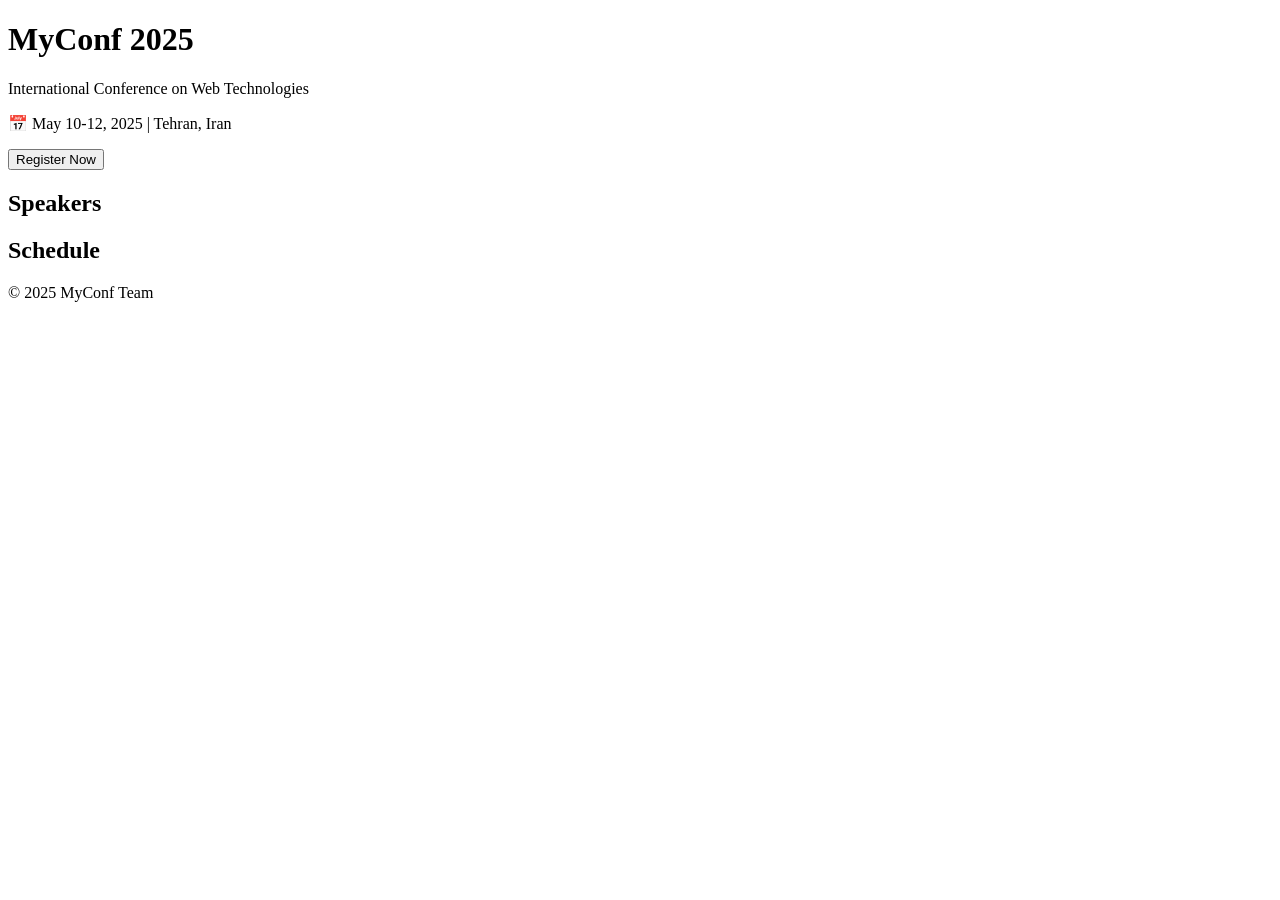
==== index.html @ 41354475 "feat: add basic HTML structure" ====
<!DOCTYPE html>
<html lang="en">
<head>
    <meta charset="UTF-8">
    <meta name="viewport" content="width=device-width, initial-scale=1.0">
    <title>My Conference 2025</title>
    <link rel="stylesheet" href="style.css">
</head>
<body>
    <header>
        <h1>MyConf 2025</h1>
        <p>International Conference on Web Technologies</p>
        <p>📅 May 10-12, 2025 | Tehran, Iran</p>
        <button id="registerBtn">Register Now</button>
    </header>
    <main>
        <section id="speakers">
            <h2>Speakers</h2>
            <div class="speaker-grid" id="speakerGrid"></div>
        </section>
        <section id="schedule">
            <h2>Schedule</h2>
            <div id="scheduleTable"></div>
        </section>
    </main>
    <footer>
        <p>&copy; 2025 MyConf Team</p>
    </footer>
    <script src="script.js"></script>
</body>
</html>
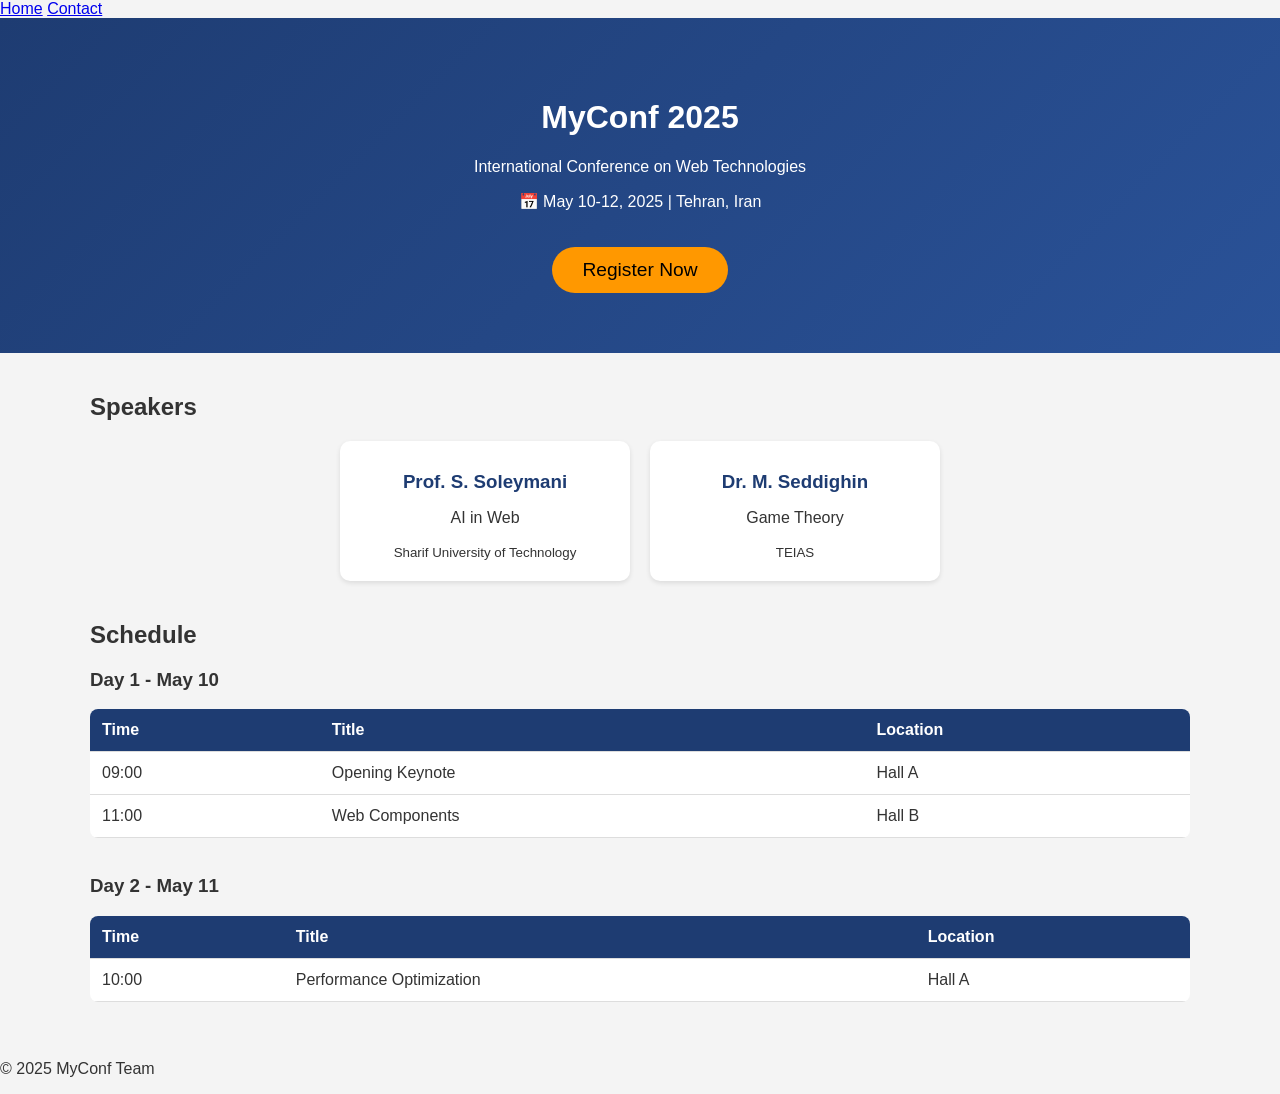
==== commit 68842610: "feat: add navigation bar to index.html" ====
--- a/index.html
+++ b/index.html
@@ -7,6 +7,10 @@
     <link rel="stylesheet" href="style.css">
 </head>
 <body>
+    <nav>
+        <a href="index.html">Home</a>
+        <a href="contact.html">Contact</a>
+    </nav>
     <header>
         <h1>MyConf 2025</h1>
         <p>International Conference on Web Technologies</p>
--- a/style.css
+++ b/style.css
@@ -0,0 +1,61 @@
+body {
+    font-family: Arial, sans-serif;
+    margin: 0;
+    padding: 0;
+    background: #f4f4f4;
+    color: #333;
+}
+header {
+    background: linear-gradient(135deg, #1e3c72, #2a5298);
+    color: white;
+    text-align: center;
+    padding: 60px 20px;
+}
+button {
+    background: #ff9800;
+    border: none;
+    padding: 12px 30px;
+    font-size: 1.2rem;
+    border-radius: 30px;
+    cursor: pointer;
+    margin-top: 20px;
+}
+section {
+    max-width: 1100px;
+    margin: 40px auto;
+    padding: 0 20px;
+}
+.speaker-grid {
+    display: flex;
+    flex-wrap: wrap;
+    gap: 20px;
+    justify-content: center;
+}
+.speaker-card {
+    background: white;
+    border-radius: 10px;
+    padding: 20px;
+    width: 250px;
+    box-shadow: 0 2px 5px rgba(0,0,0,0.1);
+    text-align: center;
+}
+.speaker-card h3 {
+    margin: 10px 0;
+    color: #1e3c72;
+}
+table {
+    width: 100%;
+    border-collapse: collapse;
+    background: white;
+    border-radius: 8px;
+    overflow: hidden;
+}
+th, td {
+    padding: 12px;
+    text-align: left;
+    border-bottom: 1px solid #ddd;
+}
+th {
+    background: #1e3c72;
+    color: white;
+}
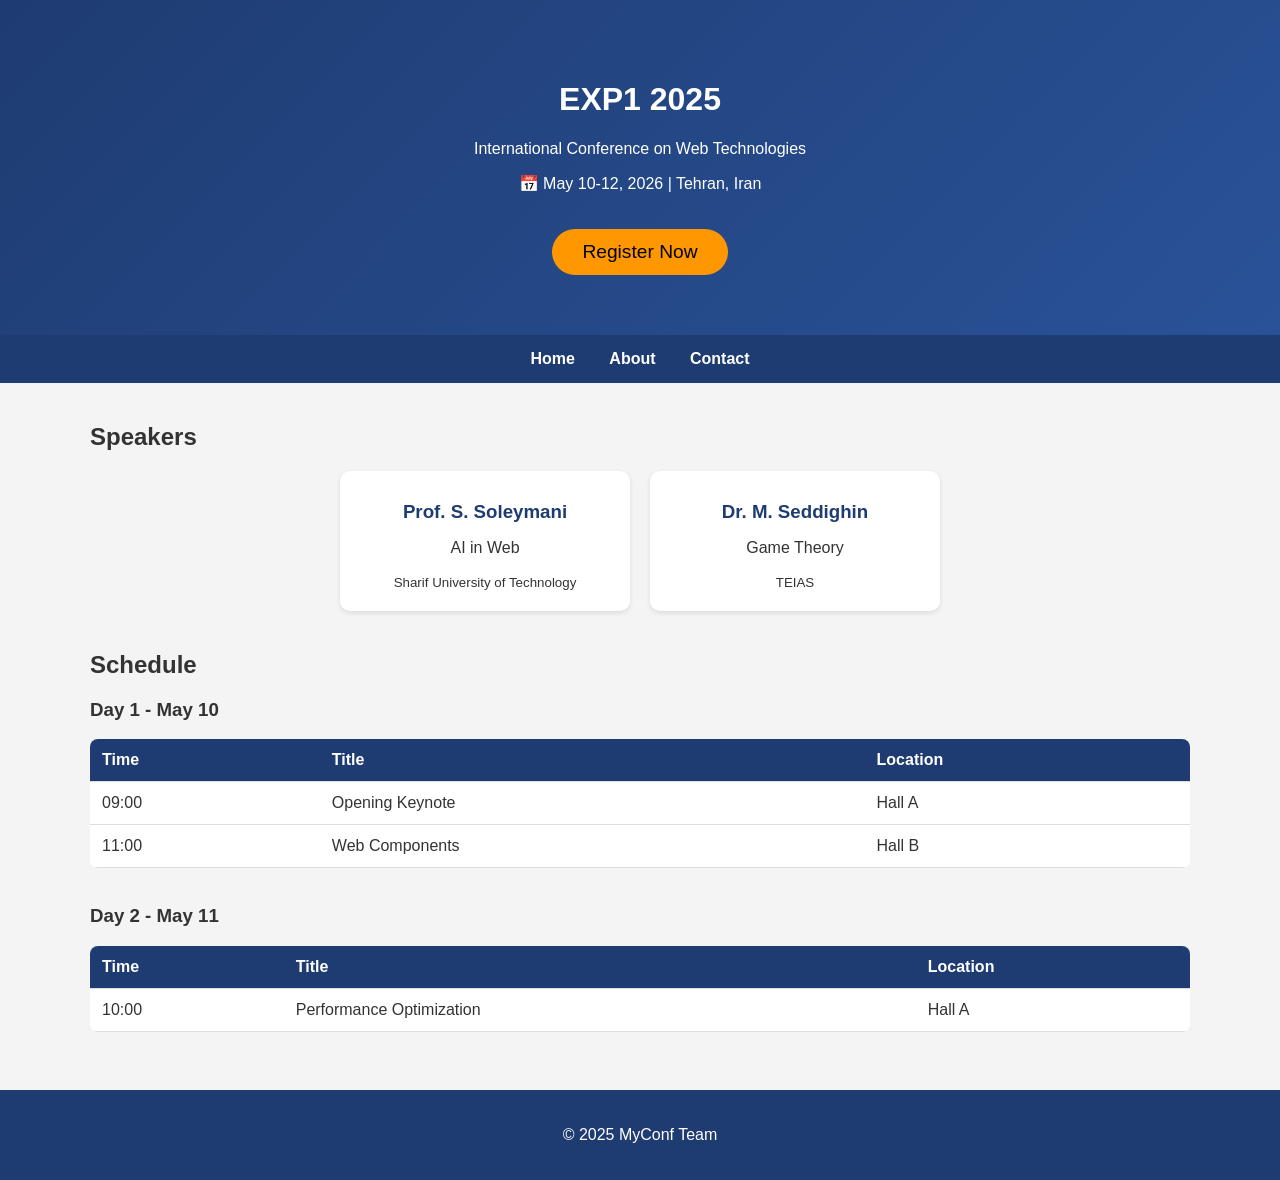
==== commit b49c83ad: "feat: add about link to navigation" ====
--- a/index.html
+++ b/index.html
@@ -7,16 +7,17 @@
     <link rel="stylesheet" href="style.css">
 </head>
 <body>
-    <nav>
+    <header>
+        <h1>EXP1 2025</h1>
+        <p>International Conference on Web Technologies</p>
+        <p>📅 May 10-12, 2026 | Tehran, Iran</p>
+        <button id="registerBtn">Register Now</button>
+    </header>
+     <nav>
         <a href="index.html">Home</a>
+        <a href="about.html">About</a>
         <a href="contact.html">Contact</a>
     </nav>
-    <header>
-        <h1>MyConf 2025</h1>
-        <p>International Conference on Web Technologies</p>
-        <p>📅 May 10-12, 2025 | Tehran, Iran</p>
-        <button id="registerBtn">Register Now</button>
-    </header>
     <main>
         <section id="speakers">
             <h2>Speakers</h2>
--- a/style.css
+++ b/style.css
@@ -59,3 +59,50 @@
     background: #1e3c72;
     color: white;
 }
+
+/* navigation */
+nav {
+    background: #1e3c72;
+    padding: 15px;
+    text-align: center;
+}
+nav a {
+    color: white;
+    margin: 0 15px;
+    text-decoration: none;
+    font-weight: bold;
+}
+nav a:hover {
+    text-decoration: underline;
+}
+/* page container for about/contact */
+.page-container {
+    max-width: 800px;
+    margin: 40px auto;
+    padding: 20px;
+    background: white;
+    border-radius: 8px;
+    box-shadow: 0 2px 5px rgba(0,0,0,0.1);
+}
+form input, form textarea {
+    width: 100%;
+    padding: 10px;
+    margin: 10px 0;
+    border: 1px solid #ddd;
+    border-radius: 5px;
+}
+form button {
+    background: #1e3c72;
+    color: white;
+    border: none;
+    padding: 10px 20px;
+    border-radius: 5px;
+    cursor: pointer;
+}
+footer {
+    text-align: center;
+    padding: 20px;
+    background: #1e3c72;
+    color: white;
+    margin-top: 40px;
+}
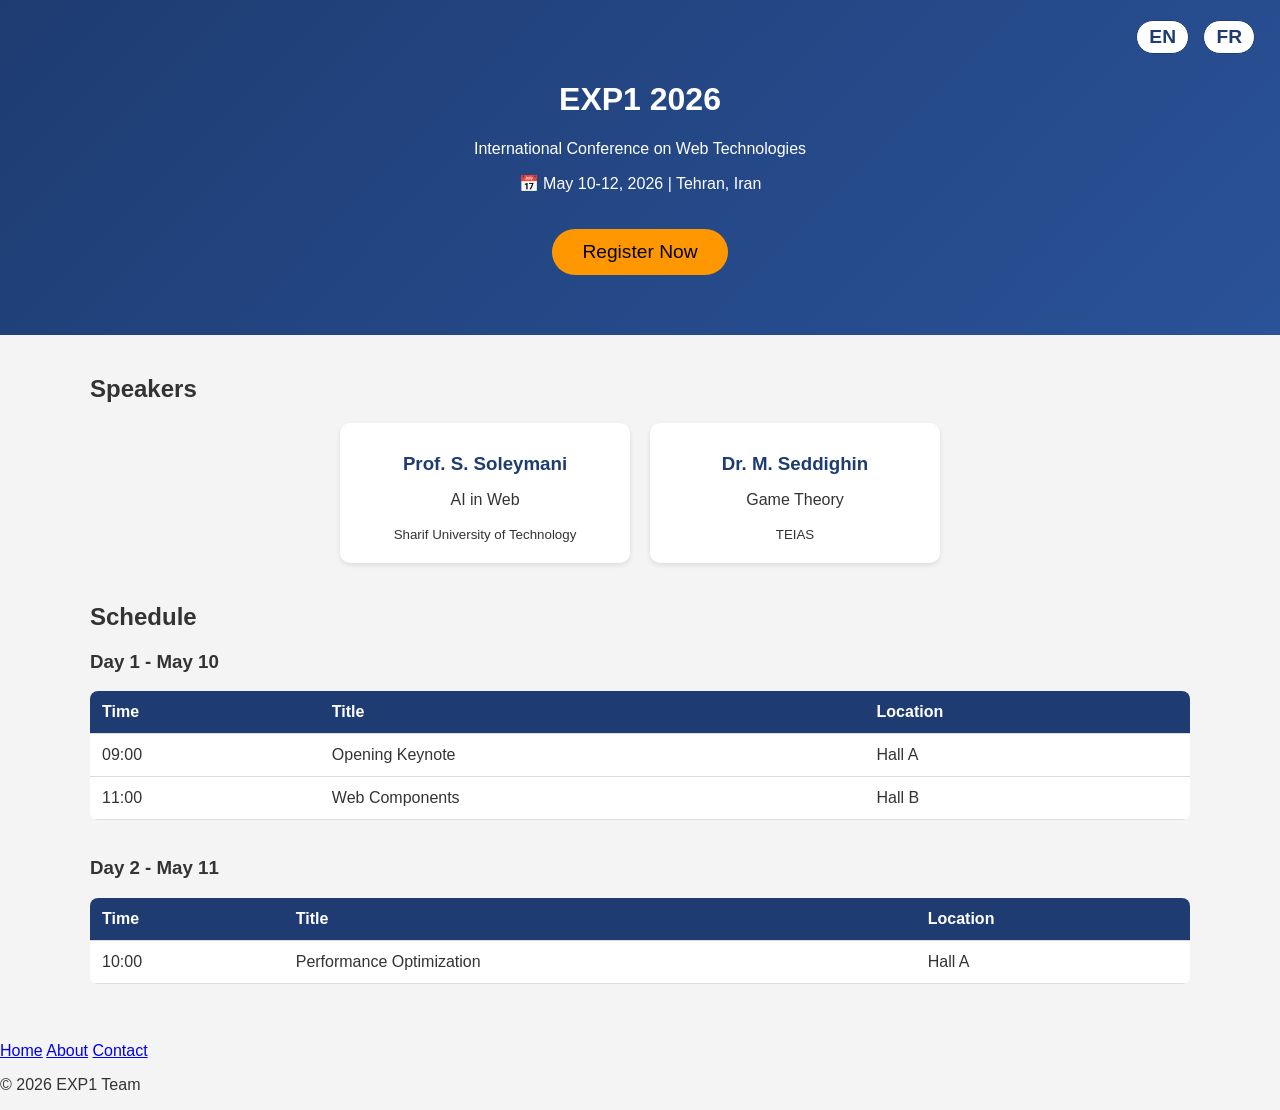
==== commit a2acdf8b: "add french langauge bases" ====
--- a/index.html
+++ b/index.html
@@ -8,16 +8,11 @@
 </head>
 <body>
     <header>
-        <h1>EXP1 2025</h1>
+        <h1>EXP1 2026</h1>
         <p>International Conference on Web Technologies</p>
         <p>📅 May 10-12, 2026 | Tehran, Iran</p>
         <button id="registerBtn">Register Now</button>
     </header>
-     <nav>
-        <a href="index.html">Home</a>
-        <a href="about.html">About</a>
-        <a href="contact.html">Contact</a>
-    </nav>
     <main>
         <section id="speakers">
             <h2>Speakers</h2>
@@ -28,8 +23,18 @@
             <div id="scheduleTable"></div>
         </section>
     </main>
+    <div class="lang-switch">
+        <button id="langEn">EN</button>
+        <button id="langFr">FR</button>
+    </div>
+        <nav>
+        <a href="index.html">Home</a>
+        <a href="about.html">About</a>
+        <a href="contact.html">Contact</a>
+    </nav>
+
     <footer>
-        <p>&copy; 2025 MyConf Team</p>
+        <p>&copy; 2026 EXP1 Team</p>
     </footer>
     <script src="script.js"></script>
 </body>
--- a/style.css
+++ b/style.css
@@ -60,49 +60,23 @@
     color: white;
 }
 
-/* navigation */
-nav {
-    background: #1e3c72;
-    padding: 15px;
-    text-align: center;
+.lang-switch {
+    position: fixed;
+    top: 20px;
+    right: 20px;
+    z-index: 100;
 }
-nav a {
-    color: white;
-    margin: 0 15px;
-    text-decoration: none;
+.lang-switch button {
+    background: white;
+    color: #1e3c72;
+    border: 1px solid #1e3c72;
+    padding: 5px 12px;
+    margin: 0 5px;
+    cursor: pointer;
+    border-radius: 20px;
     font-weight: bold;
 }
-nav a:hover {
-    text-decoration: underline;
-}
-/* page container for about/contact */
-.page-container {
-    max-width: 800px;
-    margin: 40px auto;
-    padding: 20px;
-    background: white;
-    border-radius: 8px;
-    box-shadow: 0 2px 5px rgba(0,0,0,0.1);
-}
-form input, form textarea {
-    width: 100%;
-    padding: 10px;
-    margin: 10px 0;
-    border: 1px solid #ddd;
-    border-radius: 5px;
-}
-form button {
+.lang-switch button:hover {
     background: #1e3c72;
     color: white;
-    border: none;
-    padding: 10px 20px;
-    border-radius: 5px;
-    cursor: pointer;
 }
-footer {
-    text-align: center;
-    padding: 20px;
-    background: #1e3c72;
-    color: white;
-    margin-top: 40px;
-}
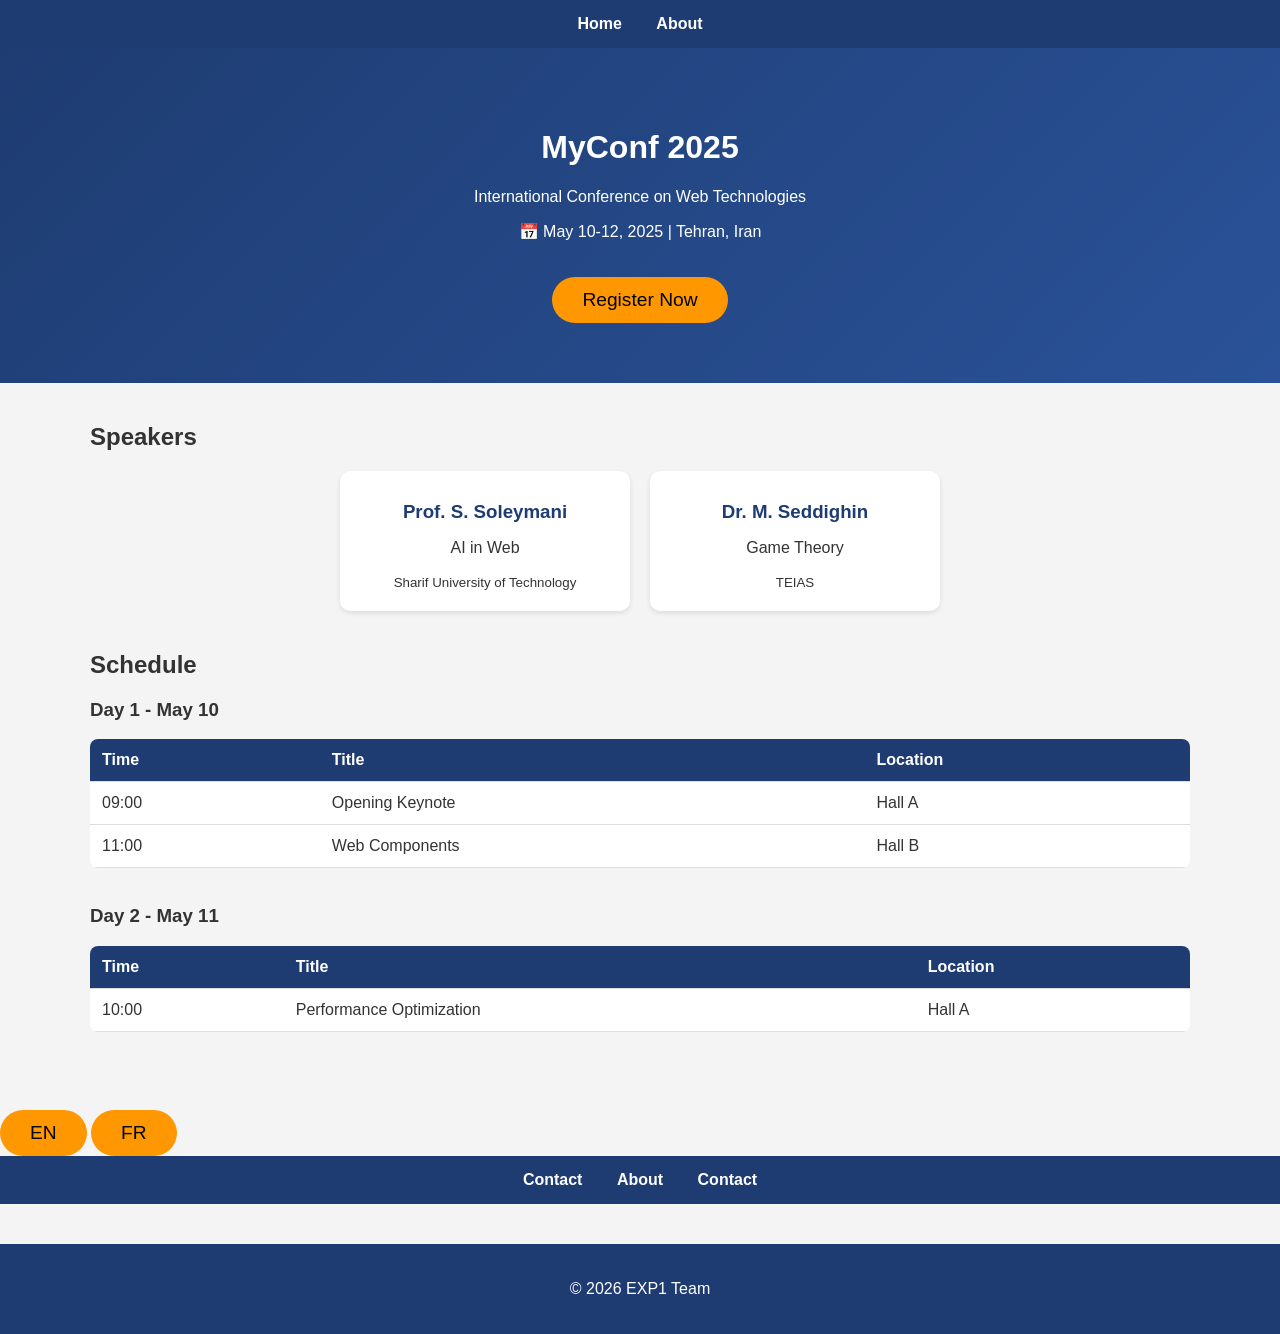
==== commit 73d5e91b: "Merge branch 'main' into feature/contact-page" ====
--- a/index.html
+++ b/index.html
@@ -7,6 +7,10 @@
     <link rel="stylesheet" href="style.css">
 </head>
 <body>
+    <nav>
+        <a href="index.html">Home</a>
+        <a href="contact.html">Contact</a>
+    </nav>
     <header>
         <h1>EXP1 2026</h1>
         <p>International Conference on Web Technologies</p>
--- a/style.css
+++ b/style.css
@@ -60,6 +60,52 @@
     color: white;
 }
 
+/* navigation */
+nav {
+    background: #1e3c72;
+    padding: 15px;
+    text-align: center;
+}
+nav a {
+    color: white;
+    margin: 0 15px;
+    text-decoration: none;
+    font-weight: bold;
+}
+nav a:hover {
+    text-decoration: underline;
+}
+/* page container for about/contact */
+.page-container {
+    max-width: 800px;
+    margin: 40px auto;
+    padding: 20px;
+    background: white;
+    border-radius: 8px;
+    box-shadow: 0 2px 5px rgba(0,0,0,0.1);
+}
+form input, form textarea {
+    width: 100%;
+    padding: 10px;
+    margin: 10px 0;
+    border: 1px solid #ddd;
+    border-radius: 5px;
+}
+form button {
+    background: #1e3c72;
+    color: white;
+    border: none;
+    padding: 10px 20px;
+    border-radius: 5px;
+    cursor: pointer;
+}
+footer {
+    text-align: center;
+    padding: 20px;
+    background: #1e3c72;
+    color: white;
+    margin-top: 40px;
+  
 .lang-switch {
     position: fixed;
     top: 20px;
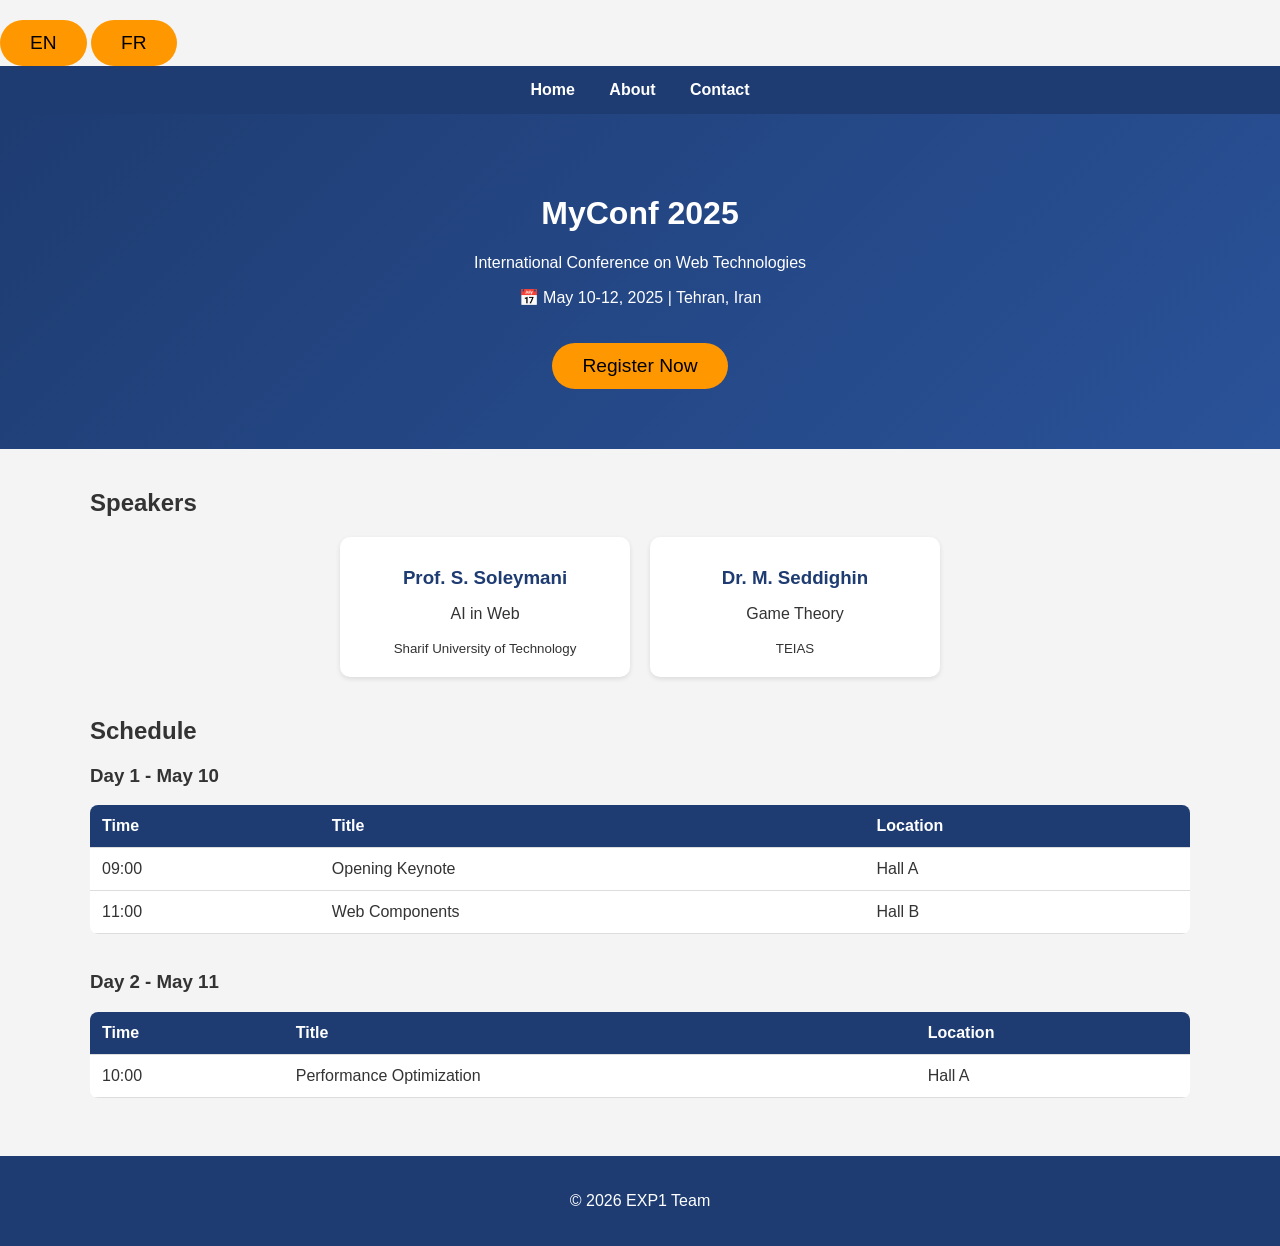
==== commit 147f9528: "remove duplicate Nav in main HTML" ====
--- a/index.html
+++ b/index.html
@@ -3,12 +3,17 @@
 <head>
     <meta charset="UTF-8">
     <meta name="viewport" content="width=device-width, initial-scale=1.0">
-    <title>My Conference 2025</title>
+    <title>EXP1 2026</title>
     <link rel="stylesheet" href="style.css">
 </head>
 <body>
+    <div class="lang-switch">
+        <button id="langEn">EN</button>
+        <button id="langFr">FR</button>
+    </div>
     <nav>
         <a href="index.html">Home</a>
+        <a href="about.html">About</a>
         <a href="contact.html">Contact</a>
     </nav>
     <header>
@@ -27,16 +32,6 @@
             <div id="scheduleTable"></div>
         </section>
     </main>
-    <div class="lang-switch">
-        <button id="langEn">EN</button>
-        <button id="langFr">FR</button>
-    </div>
-        <nav>
-        <a href="index.html">Home</a>
-        <a href="about.html">About</a>
-        <a href="contact.html">Contact</a>
-    </nav>
-
     <footer>
         <p>&copy; 2026 EXP1 Team</p>
     </footer>
